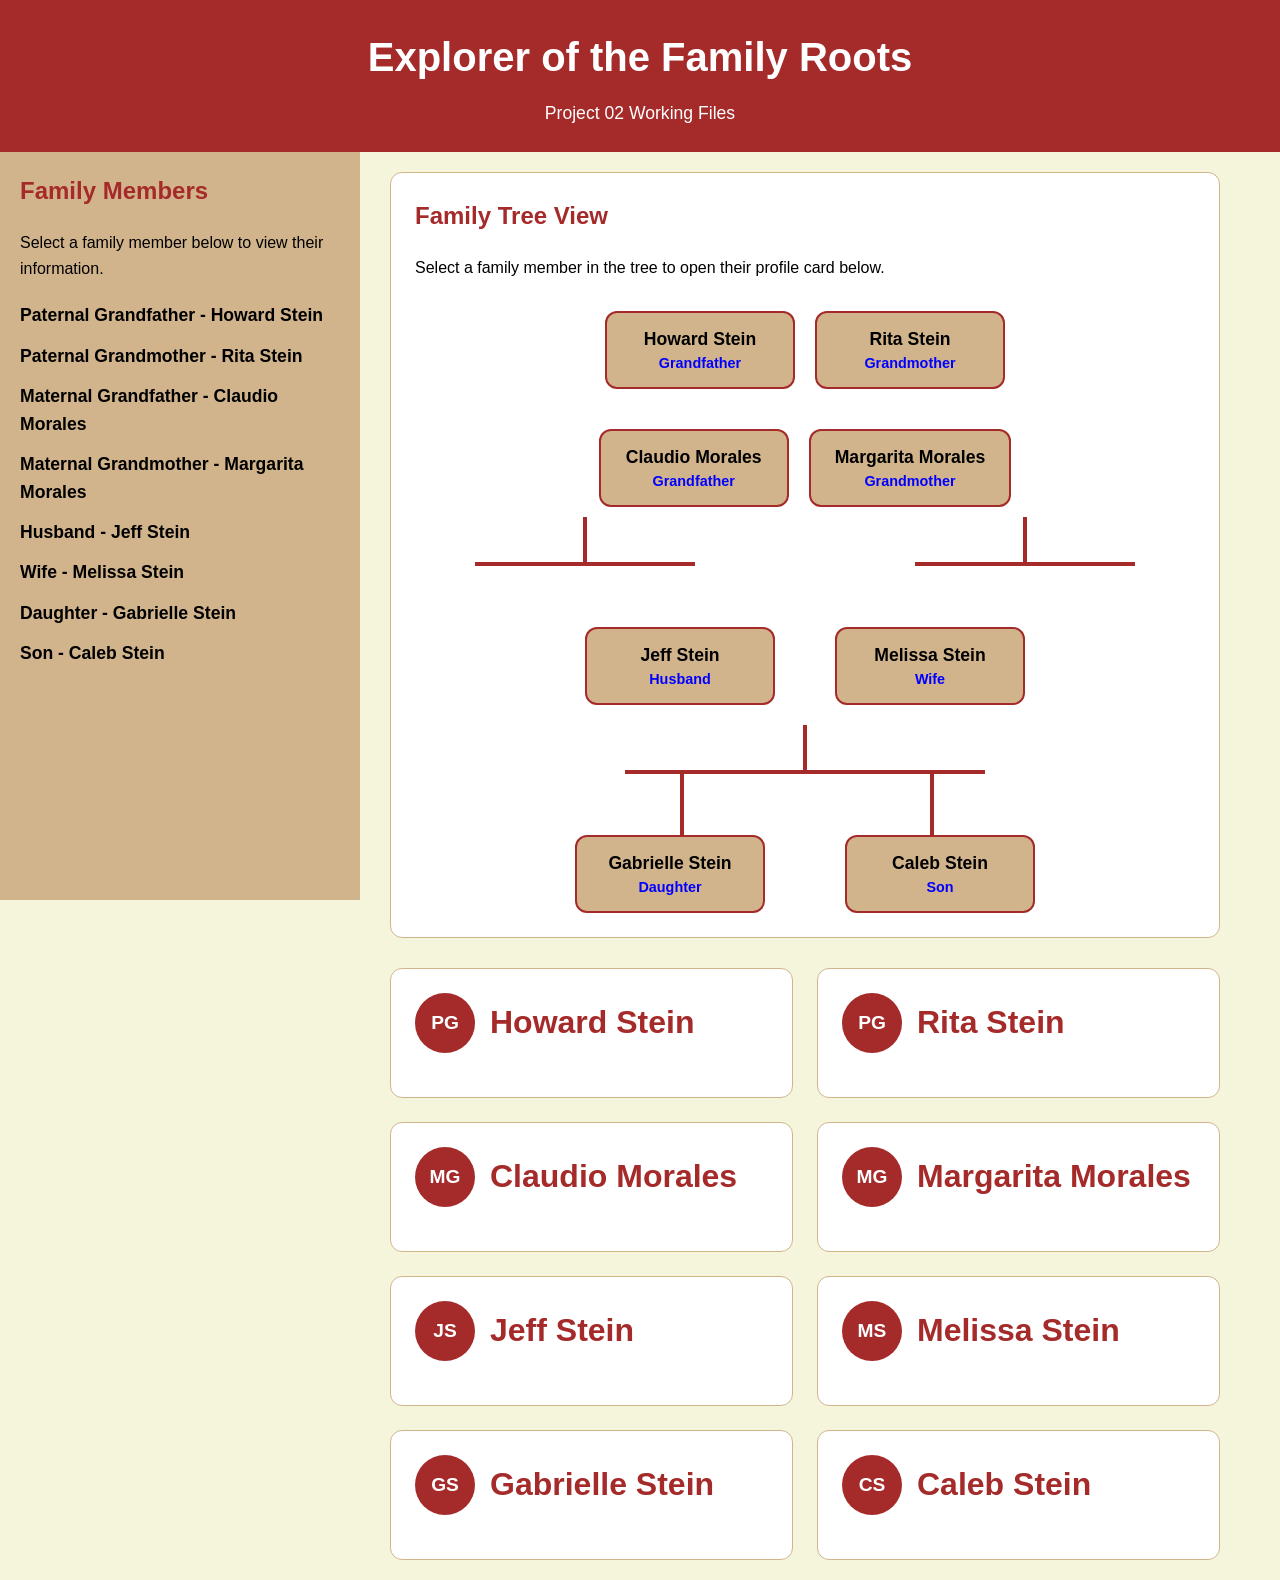
==== project-02-working-files - Copy/index.html @ 1ed62995 "Update Created a copy of project 02 working files before moving on to next major update." ====
<!DOCTYPE html>
<html lang="en">
<head>
    <meta charset="UTF-8">
    <meta name="viewport" content="width=device-width, initial-scale=1.0">
    <title>Explorer of the Family Roots</title>
    <link rel="stylesheet" href="css/styles.css">
</head>
<body>
    <header>
        <h1>Explorer of the Family Roots</h1>
        <p>Project 02 Working Files</p>
    </header>

    <main class="page-layout">
        <aside class="side-nav">
            <h2>Family Members</h2>
            <p>Select a family member below to view their information.</p>

            <nav>
                <ul>
                    <li><a href="#" data-target="paternal-grandfather">Paternal Grandfather - Howard Stein</a></li>
                    <li><a href="#" data-target="paternal-grandmother">Paternal Grandmother - Rita Stein</a></li>
                    <li><a href="#" data-target="maternal-grandfather">Maternal Grandfather - Claudio Morales</a></li>
                    <li><a href="#" data-target="maternal-grandmother">Maternal Grandmother - Margarita Morales</a></li>
                    <li><a href="#" data-target="husband">Husband - Jeff Stein</a></li>
                    <li><a href="#" data-target="wife">Wife - Melissa Stein</a></li>
                    <li><a href="#" data-target="daughter">Daughter - Gabrielle Stein</a></li>
                    <li><a href="#" data-target="son">Son - Caleb Stein</a></li>
                </ul>
            </nav>
        </aside>

        <section class="content-area">
            <section class="tree-view">
                <h2>Family Tree View</h2>
                <p>Select a family member in the tree to open their profile card below.</p>

                <div class="tree">

                    <div class="tree-generation grandparents">
                        <div class="family-branch">
                            <button class="tree-person" type="button" data-target="paternal-grandfather">
                                Howard Stein
                                <span>Grandfather</span>
                            </button>

                            <button class="tree-person" type="button" data-target="paternal-grandmother">
                                Rita Stein
                                <span>Grandmother</span>
                            </button>
                        </div>

                        <div class="family-branch">
                            <button class="tree-person" type="button" data-target="maternal-grandfather">
                                Claudio Morales
                                <span>Grandfather</span>
                            </button>

                            <button class="tree-person" type="button" data-target="maternal-grandmother">
                                Margarita Morales
                                <span>Grandmother</span>
                            </button>
                        </div>
                    </div>

                    <div class="grandparent-connectors">
                        <div class="connector-group"></div>
                        <div class="connector-group"></div>
                    </div>

                    <div class="tree-generation parents">
                        <button class="tree-person" type="button" data-target="husband">
                            Jeff Stein
                            <span>Husband</span>
                        </button>

                        <button class="tree-person" type="button" data-target="wife">
                            Melissa Stein
                            <span>Wife</span>
                        </button>
                    </div>

                    <div class="parent-connector"></div>

                    <div class="tree-generation children">
                        <button class="tree-person" type="button" data-target="daughter">
                            Gabrielle Stein
                            <span>Daughter</span>
                        </button>

                        <button class="tree-person" type="button" data-target="son">
                            Caleb Stein
                            <span>Son</span>
                        </button>
                    </div>
                </div>
            </section>

            <div class="family-grid">

                <section id="paternal-grandfather" class="profile-card collapsible-card">
                    <button class="card-toggle" type="button">
                        <div class="profile-top">
                            <div class="profile-photo">PG</div>
                            <div class="profile-heading">
                                <h3>Howard Stein</h3>
                            </div>
                        </div>
                    </button>

                    <div class="card-content">
                        <div class="profile-details">
                            <p><strong>Relationship:</strong> Paternal Grandfather</p>
                            <p><strong>Location of Birth:</strong> Chicago, Illinois</p>
                            <p><strong>Date of Birth:</strong> December 28, 1929</p>
                        </div>
                    </div>
                </section>

                <section id="paternal-grandmother" class="profile-card collapsible-card">
                    <button class="card-toggle" type="button">
                        <div class="profile-top">
                            <div class="profile-photo">PG</div>
                            <div class="profile-heading">
                                <h3>Rita Stein</h3>
                            </div>
                        </div>
                    </button>

                    <div class="card-content">
                        <div class="profile-details">
                            <p><strong>Relationship:</strong> Paternal Grandmother</p>
                            <p><strong>Location of Birth:</strong> Chicago, Illinois</p>
                            <p><strong>Date of Birth:</strong> August 6, 1931</p>
                        </div>
                    </div>
                </section>

                <section id="maternal-grandfather" class="profile-card collapsible-card">
                    <button class="card-toggle" type="button">
                        <div class="profile-top">
                            <div class="profile-photo">MG</div>
                            <div class="profile-heading">
                                <h3>Claudio Morales</h3>
                            </div>
                        </div>
                    </button>

                    <div class="card-content">
                        <div class="profile-details">
                            <p><strong>Relationship:</strong> Maternal Grandfather</p>
                            <p><strong>Location of Birth:</strong> Northern Samar, Philippines</p>
                            <p><strong>Date of Birth:</strong> June 13, 1942</p>
                        </div>
                    </div>
                </section>

                <section id="maternal-grandmother" class="profile-card collapsible-card">
                    <button class="card-toggle" type="button">
                        <div class="profile-top">
                            <div class="profile-photo">MG</div>
                            <div class="profile-heading">
                                <h3>Margarita Morales</h3>
                            </div>
                        </div>
                    </button>

                    <div class="card-content">
                        <div class="profile-details">
                            <p><strong>Relationship:</strong> Maternal Grandmother</p>
                            <p><strong>Location of Birth:</strong> Northern Samar, Philippines</p>
                            <p><strong>Date of Birth:</strong> April 12, 1949</p>
                        </div>
                    </div>
                </section>

                <section id="husband" class="profile-card collapsible-card">
                    <button class="card-toggle" type="button">
                        <div class="profile-top">
                            <div class="profile-photo">JS</div>
                            <div class="profile-heading">
                                <h3>Jeff Stein</h3>
                            </div>
                        </div>
                    </button>

                    <div class="card-content">
                        <div class="profile-details">
                            <p><strong>Relationship:</strong> Husband</p>
                            <p><strong>Location of Birth:</strong> Evanston, Illinois</p>
                            <p><strong>Date of Birth:</strong> September 14, 1971</p>
                        </div>

                        <p class="profile-link">
                            <a href="https://www.google.com/maps?q=Evanston,Illinois" target="_blank">View location on map</a>
                        </p>
                    </div>
                </section>

                <section id="wife" class="profile-card collapsible-card">
                    <button class="card-toggle" type="button">
                        <div class="profile-top">
                            <div class="profile-photo">MS</div>
                            <div class="profile-heading">
                                <h3>Melissa Stein</h3>
                            </div>
                        </div>
                    </button>

                    <div class="card-content">
                        <div class="profile-details">
                            <p><strong>Relationship:</strong> Wife</p>
                            <p><strong>Location of Birth:</strong> Manila, Philippines</p>
                            <p><strong>Date of Birth:</strong> January 13, 1982</p>
                        </div>

                        <p class="profile-link">
                            <a href="https://www.google.com/maps?q=Manila,Philippines" target="_blank">View location on map</a>
                        </p>
                    </div>
                </section>

                <section id="daughter" class="profile-card collapsible-card">
                    <button class="card-toggle" type="button">
                        <div class="profile-top">
                            <div class="profile-photo">GS</div>
                            <div class="profile-heading">
                                <h3>Gabrielle Stein</h3>
                            </div>
                        </div>
                    </button>

                    <div class="card-content">
                        <div class="profile-details">
                            <p><strong>Relationship:</strong> Daughter</p>
                            <p><strong>Location of Birth:</strong> Frisco, Texas</p>
                            <p><strong>Date of Birth:</strong> November 26, 2014</p>
                        </div>

                        <p class="profile-link">
                            <a href="https://www.google.com/maps?q=Frisco,Texas" target="_blank">View location on map</a>
                        </p>
                    </div>
                </section>

                <section id="son" class="profile-card collapsible-card">
                    <button class="card-toggle" type="button">
                        <div class="profile-top">
                            <div class="profile-photo">CS</div>
                            <div class="profile-heading">
                                <h3>Caleb Stein</h3>
                            </div>
                        </div>
                    </button>

                    <div class="card-content">
                        <div class="profile-details">
                            <p><strong>Relationship:</strong> Son</p>
                            <p><strong>Location of Birth:</strong> Frisco, Texas</p>
                            <p><strong>Date of Birth:</strong> November 26, 2018</p>
                        </div>

                        <p class="profile-link">
                            <a href="https://www.google.com/maps?q=Frisco,Texas" target="_blank">View location on map</a>
                        </p>
                    </div>
                </section>
            </div>
        </section>
    </main>

    <script>
        const cards = document.querySelectorAll(".collapsible-card");
        const navLinks = document.querySelectorAll(".side-nav nav a");
        const treeButtons = document.querySelectorAll(".tree-person");

        function closeAllCards() {
            cards.forEach(card => {
                card.classList.remove("active-card");
            });

            treeButtons.forEach(button => {
                button.classList.remove("active-tree-person");
            });
        }

        function openCard(cardId) {
            closeAllCards();

            const selectedCard = document.getElementById(cardId);
            const selectedTreeButton = document.querySelector(`.tree-person[data-target="${cardId}"]`);

            if (selectedCard) {
                selectedCard.classList.add("active-card");
                selectedCard.scrollIntoView({
                    behavior: "smooth",
                    block: "center"
                });
            }

            if (selectedTreeButton) {
                selectedTreeButton.classList.add("active-tree-person");
            }
        }

        navLinks.forEach(link => {
            link.addEventListener("click", function(event) {
                event.preventDefault();
                const targetId = this.getAttribute("data-target");
                openCard(targetId);
            });
        });

        treeButtons.forEach(button => {
            button.addEventListener("click", function() {
                const targetId = this.getAttribute("data-target");
                openCard(targetId);
            });
        });

        cards.forEach(card => {
            const toggleButton = card.querySelector(".card-toggle");

            toggleButton.addEventListener("click", function() {
                const isActive = card.classList.contains("active-card");
                closeAllCards();

                if (!isActive) {
                    card.classList.add("active-card");

                    const selectedTreeButton = document.querySelector(`.tree-person[data-target="${card.id}"]`);
                    if (selectedTreeButton) {
                        selectedTreeButton.classList.add("active-tree-person");
                    }
                }
            });
        });
    </script>
</body>
</html>
---- project-02-working-files - Copy/css/styles.css ----
/* General Page Styling */
body {
    font-family: Arial, sans-serif;
    margin: 0;
    padding: 0;
    background-color: beige;
    color: black;
    line-height: 1.6;
}

/* Header */
header {
    background-color: brown;
    color: white;
    text-align: center;
    padding: 25px 15px;
    position: fixed;
    top: 0;
    left: 0;
    width: 100%;
    box-sizing: border-box;
    z-index: 1000;
}

header h1 {
    margin: 0;
    font-size: 2.5rem;
}

header p {
    margin-top: 10px;
    margin-bottom: 0;
    font-size: 1.1rem;
}

/* Main Page Layout */
.page-layout {
    width: 100%;
    margin: 0;
    padding: 172px 40px 20px 0;
    box-sizing: border-box;
}

/* Left Sidebar */
.side-nav {
    background-color: tan;
    padding: 20px;
    box-sizing: border-box;
    position: fixed;
    top: 152px;
    left: 0;
    bottom: 0;
    width: 360px;
    overflow-y: auto;
}

.side-nav h2 {
    color: brown;
    margin-top: 0;
}

.side-nav p {
    margin-bottom: 20px;
}

/* Navigation */
nav ul {
    list-style-type: none;
    padding: 0;
    margin: 0;
}

nav li {
    margin-bottom: 12px;
    font-size: 1.1rem;
}

nav a {
    text-decoration: none;
    color: black;
    font-weight: bold;
}

nav a:hover {
    text-decoration: underline;
    color: brown;
}

/* Content Area */
.content-area {
    width: 1100px;
    margin-left: 500px;
    margin-right: auto;
}

/* Family Tree View */
.tree-view {
    background-color: white;
    border: 1px solid tan;
    border-radius: 12px;
    padding: 24px;
    margin-bottom: 30px;
}

.tree-view h2 {
    color: brown;
    margin-top: 0;
}

.tree-view p {
    margin-top: 0;
    margin-bottom: 20px;
}

/* Tree Container */
.tree {
    text-align: center;
    padding-top: 10px;
}

/* Tree Generations */
.tree-generation {
    display: flex;
    justify-content: center;
    align-items: center;
}

/* Grandparents */
.grandparents {
    gap: 80px;
    flex-wrap: wrap;
}

/* Grandparent Couples */
.family-branch {
    display: flex;
    gap: 20px;
    position: relative;
}

/* Parents */
.parents {
    gap: 60px;
    margin-top: 20px;
    margin-bottom: 20px;
}

/* Children */
.children {
    gap: 80px;
    margin-top: 20px;
}

/* Tree Person Buttons */
.tree-person {
    background-color: tan;
    color: black;
    border: 2px solid brown;
    border-radius: 12px;
    padding: 16px 24px;
    min-width: 190px;
    font-size: 1.1rem;
    font-weight: bold;
    cursor: pointer;
}

.tree-person span {
    display: block;
    color: blue;
    font-size: 0.9rem;
    margin-top: 5px;
}

.tree-person:hover {
    background-color: lightyellow;
}

/* Active Tree Person */
.active-tree-person {
    background-color: lightyellow;
    border: 3px solid blue;
}

/* Grandparent connector area */
.grandparent-connectors {
    display: flex;
    justify-content: center;
    gap: 330px;
    height: 90px;
    margin-top: 10px;
}

.connector-group {
    position: relative;
    width: 260px;
    height: 90px;
}

.connector-group::before {
    content: "";
    position: absolute;
    top: 0;
    left: 50%;
    width: 4px;
    height: 45px;
    background-color: brown;
    transform: translateX(-50%);
}

.connector-group::after {
    content: "";
    position: absolute;
    top: 45px;
    left: 50%;
    width: 220px;
    height: 4px;
    background-color: brown;
    transform: translateX(-50%);
}

/* Connector from parents to children */
.parent-connector {
    position: relative;
    height: 90px;
    width: 420px;
    margin: 0 auto;
}

.parent-connector::before {
    content: "";
    position: absolute;
    top: 0;
    left: 50%;
    width: 4px;
    height: 45px;
    background-color: brown;
    transform: translateX(-50%);
}

.parent-connector::after {
    content: "";
    position: absolute;
    top: 45px;
    left: 50%;
    width: 360px;
    height: 4px;
    background-color: brown;
    transform: translateX(-50%);
}

/* Lines from connector down to children */
.children {
    position: relative;
}

.children::before,
.children::after {
    content: "";
    position: absolute;
    top: -65px;
    width: 4px;
    height: 65px;
    background-color: brown;
}

.children::before {
    left: calc(50% - 125px);
}

.children::after {
    left: calc(50% + 125px);
}

/* Grid Layout */
.family-grid {
    display: grid;
    grid-template-columns: repeat(2, 1fr);
    gap: 24px;
    align-items: start;
}

/* Profile Card */
.profile-card {
    background-color: white;
    border: 1px solid tan;
    border-radius: 12px;
    padding: 24px;
    transition: 0.3s;
    align-self: start;
    overflow: hidden;
}

/* Active card */
.active-card {
    border: 3px solid blue;
    background-color: lightyellow;
}

/* Full clickable header button */
.card-toggle {
    display: block;
    width: 100%;
    background: none;
    border: none;
    padding: 0;
    margin: 0;
    text-align: left;
    cursor: pointer;
}

/* Top section */
.profile-top {
    display: flex;
    align-items: center;
    margin-bottom: 20px;
}

/* Circle initials */
.profile-photo {
    width: 60px;
    height: 60px;
    background-color: brown;
    color: white;
    border-radius: 50%;
    display: flex;
    align-items: center;
    justify-content: center;
    font-weight: bold;
    margin-right: 15px;
    font-size: 1.2rem;
}

/* Name */
.profile-heading h3 {
    margin: 0;
    color: brown;
    font-size: 2rem;
}

/* Content hidden by default */
.card-content {
    display: none;
}

/* Show content when active */
.active-card .card-content {
    display: block;
}

/* Details */
.profile-details {
    margin-top: 10px;
}

.profile-details p {
    margin: 8px 0;
    font-size: 1.3rem;
}

/* Links */
.profile-link {
    margin-top: 15px;
}

.profile-link a {
    color: blue;
}

.profile-link a:hover {
    color: brown;
}

a {
    color: blue;
}

a:hover {
    color: brown;
}

/* Tablet */
@media (max-width: 1400px) {
    .content-area {
        width: auto;
        margin-left: 390px;
        margin-right: 20px;
    }

    .grandparents {
        gap: 40px;
    }

    .grandparent-connectors {
        gap: 180px;
    }
}

/* Mobile */
@media (max-width: 900px) {
    header {
        position: static;
        width: auto;
    }

    .side-nav {
        position: static;
        width: auto;
        top: auto;
        bottom: auto;
        margin-bottom: 20px;
    }

    .content-area {
        width: auto;
        margin-left: 0;
        margin-right: 0;
    }

    .page-layout {
        padding: 20px;
    }

    .tree-generation,
    .grandparents,
    .parents,
    .children,
    .family-branch {
        flex-direction: column;
        align-items: center;
        gap: 16px;
    }

    .grandparent-connectors,
    .parent-connector {
        height: 40px;
        width: 4px;
        gap: 0;
    }

    .connector-group,
    .connector-group::after,
    .parent-connector::after,
    .children::before,
    .children::after {
        display: none;
    }

    .parent-connector::before {
        height: 40px;
    }

    .family-grid {
        grid-template-columns: 1fr;
    }
}
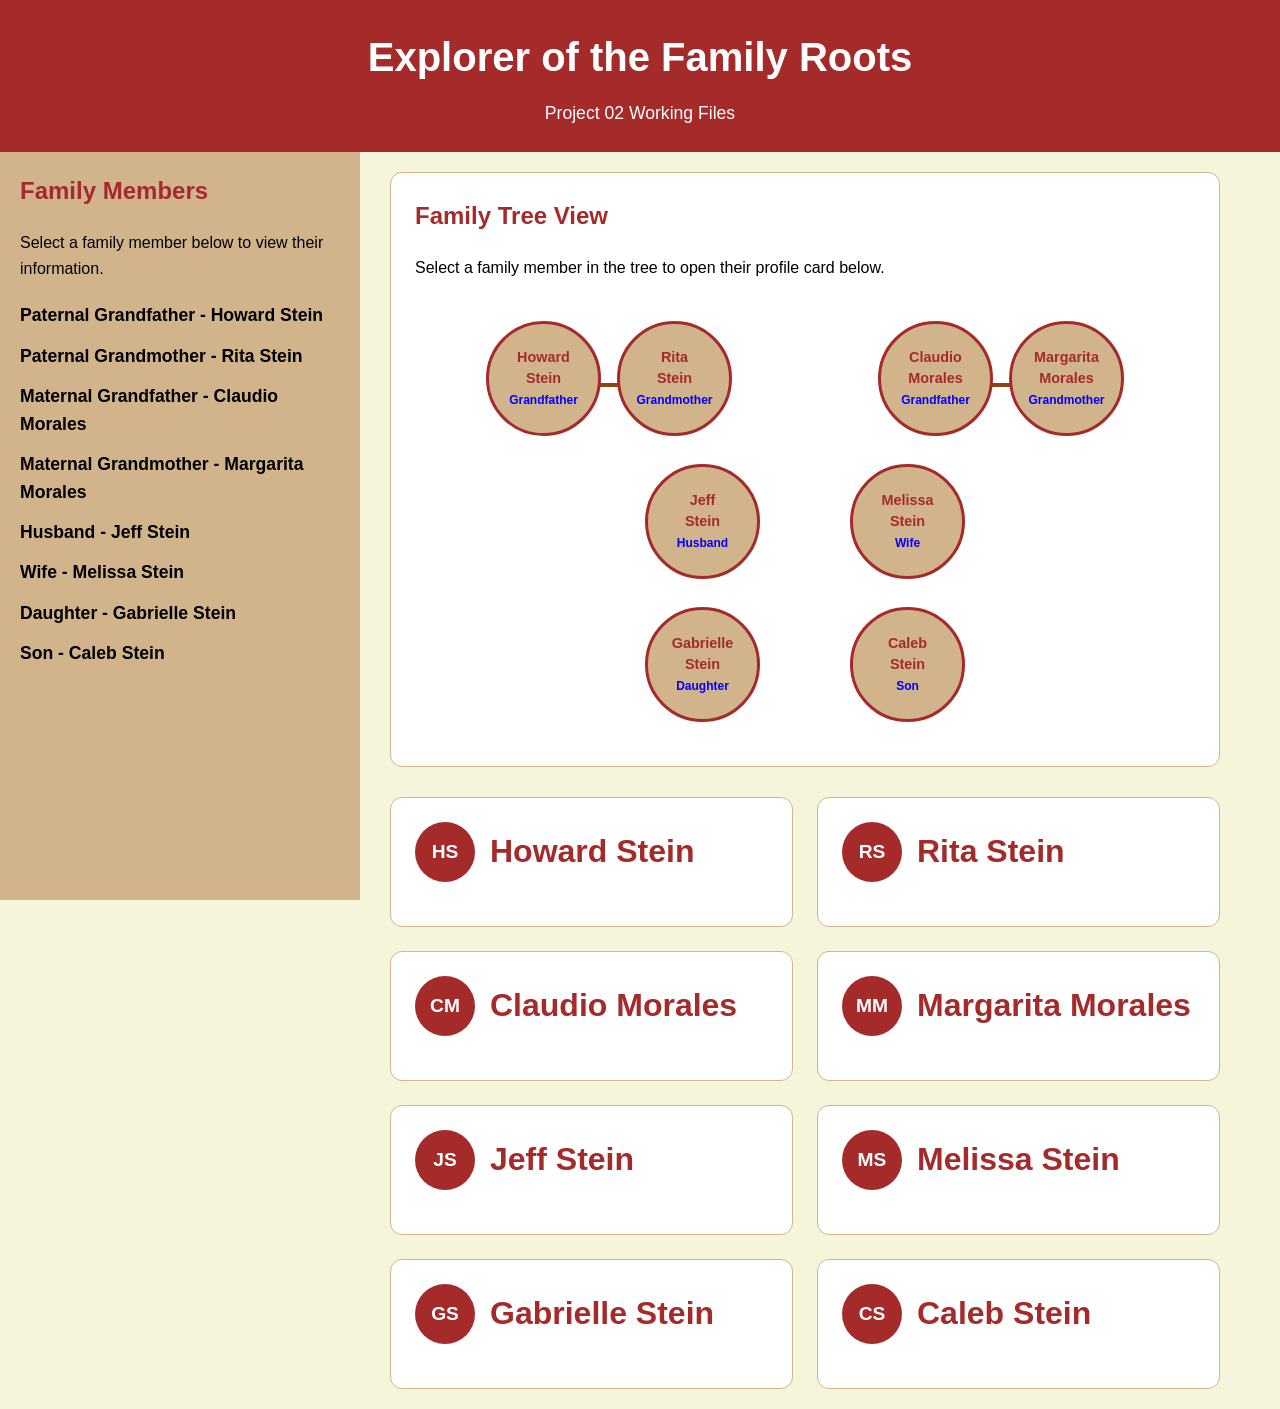
==== commit ccb36afd: "Folder updates Remove copy of week 6 folder. copy and paste working files from project 2 into copy f" ====
--- a/project-02-working-files - Copy/index.html
+++ b/project-02-working-files - Copy/index.html
@@ -36,64 +36,75 @@
                 <h2>Family Tree View</h2>
                 <p>Select a family member in the tree to open their profile card below.</p>
 
-                <div class="tree">
-
-                    <div class="tree-generation grandparents">
-                        <div class="family-branch">
-                            <button class="tree-person" type="button" data-target="paternal-grandfather">
-                                Howard Stein
-                                <span>Grandfather</span>
+                <div class="tree final-tree">
+
+                    <div class="tree-generation grandparent-generation">
+                        <div class="tree-couple">
+                            <button class="tree-person tree-circle" type="button" data-target="paternal-grandfather">
+                                <span class="first-name">Howard</span>
+                                <span class="last-name">Stein</span>
+                                <small>Grandfather</small>
                             </button>
 
-                            <button class="tree-person" type="button" data-target="paternal-grandmother">
-                                Rita Stein
-                                <span>Grandmother</span>
+                            <button class="tree-person tree-circle" type="button" data-target="paternal-grandmother">
+                                <span class="first-name">Rita</span>
+                                <span class="last-name">Stein</span>
+                                <small>Grandmother</small>
                             </button>
                         </div>
 
-                        <div class="family-branch">
-                            <button class="tree-person" type="button" data-target="maternal-grandfather">
-                                Claudio Morales
-                                <span>Grandfather</span>
+                        <div class="tree-couple">
+                            <button class="tree-person tree-circle" type="button" data-target="maternal-grandfather">
+                                <span class="first-name">Claudio</span>
+                                <span class="last-name">Morales</span>
+                                <small>Grandfather</small>
                             </button>
 
-                            <button class="tree-person" type="button" data-target="maternal-grandmother">
-                                Margarita Morales
-                                <span>Grandmother</span>
+                            <button class="tree-person tree-circle" type="button" data-target="maternal-grandmother">
+                                <span class="first-name">Margarita</span>
+                                <span class="last-name">Morales</span>
+                                <small>Grandmother</small>
                             </button>
                         </div>
                     </div>
 
-                    <div class="grandparent-connectors">
-                        <div class="connector-group"></div>
-                        <div class="connector-group"></div>
-                    </div>
-
-                    <div class="tree-generation parents">
-                        <button class="tree-person" type="button" data-target="husband">
-                            Jeff Stein
-                            <span>Husband</span>
+                    <div class="connector-row grandparents-to-parents">
+                        <span></span>
+                        <span></span>
+                    </div>
+
+                    <div class="tree-generation parent-generation">
+                        <button class="tree-person tree-circle" type="button" data-target="husband">
+                            <span class="first-name">Jeff</span>
+                            <span class="last-name">Stein</span>
+                            <small>Husband</small>
                         </button>
 
-                        <button class="tree-person" type="button" data-target="wife">
-                            Melissa Stein
-                            <span>Wife</span>
+                        <button class="tree-person tree-circle" type="button" data-target="wife">
+                            <span class="first-name">Melissa</span>
+                            <span class="last-name">Stein</span>
+                            <small>Wife</small>
                         </button>
                     </div>
 
-                    <div class="parent-connector"></div>
-
-                    <div class="tree-generation children">
-                        <button class="tree-person" type="button" data-target="daughter">
-                            Gabrielle Stein
-                            <span>Daughter</span>
+                    <div class="connector-row parents-to-children">
+                        <span></span>
+                    </div>
+
+                    <div class="tree-generation child-generation">
+                        <button class="tree-person tree-circle" type="button" data-target="daughter">
+                            <span class="first-name">Gabrielle</span>
+                            <span class="last-name">Stein</span>
+                            <small>Daughter</small>
                         </button>
 
-                        <button class="tree-person" type="button" data-target="son">
-                            Caleb Stein
-                            <span>Son</span>
+                        <button class="tree-person tree-circle" type="button" data-target="son">
+                            <span class="first-name">Caleb</span>
+                            <span class="last-name">Stein</span>
+                            <small>Son</small>
                         </button>
                     </div>
+
                 </div>
             </section>
 
@@ -102,7 +113,7 @@
                 <section id="paternal-grandfather" class="profile-card collapsible-card">
                     <button class="card-toggle" type="button">
                         <div class="profile-top">
-                            <div class="profile-photo">PG</div>
+                            <div class="profile-photo">HS</div>
                             <div class="profile-heading">
                                 <h3>Howard Stein</h3>
                             </div>
@@ -112,16 +123,24 @@
                     <div class="card-content">
                         <div class="profile-details">
                             <p><strong>Relationship:</strong> Paternal Grandfather</p>
-                            <p><strong>Location of Birth:</strong> Chicago, Illinois</p>
-                            <p><strong>Date of Birth:</strong> December 28, 1929</p>
-                        </div>
+                            <p><strong>b.</strong> December 28, 1929 - Chicago, Illinois</p>
+                            <p><strong>m.</strong> To be added</p>
+                            <p><strong>d.</strong> September 29, 2006</p>
+                        </div>
+
+                        <p class="profile-link">
+                            <a href="https://www.google.com/maps?q=Chicago,Illinois" target="_blank">Explore birth location on map</a>
+                        </p>
+                        <p>
+                            <a href="http://westlawncemetery.org/" target="_blank"> WestLawn Cemetery Burial Plot C-2-12-11</a>
+                        </p>
                     </div>
                 </section>
 
                 <section id="paternal-grandmother" class="profile-card collapsible-card">
                     <button class="card-toggle" type="button">
                         <div class="profile-top">
-                            <div class="profile-photo">PG</div>
+                            <div class="profile-photo">RS</div>
                             <div class="profile-heading">
                                 <h3>Rita Stein</h3>
                             </div>
@@ -131,16 +150,24 @@
                     <div class="card-content">
                         <div class="profile-details">
                             <p><strong>Relationship:</strong> Paternal Grandmother</p>
-                            <p><strong>Location of Birth:</strong> Chicago, Illinois</p>
-                            <p><strong>Date of Birth:</strong> August 6, 1931</p>
-                        </div>
+                            <p><strong>b.</strong> August 6, 1931 - Chicago, Illinois</p>
+                            <p><strong>m.</strong> To be added</p>
+                            <p><strong>d.</strong> March 25, 1999</p>
+                        </div>
+
+                        <p class="profile-link">
+                            <a href="https://www.google.com/maps?q=Chicago,Illinois" target="_blank">Explore birth location on map</a>
+                        </p>
+                        <p class="profile-link">
+                           <a href="http://westlawncemetery.org/" target="_blank">Westlawn Cemetery Burial Plot C-7-12-8</a>
+                        </p>
                     </div>
                 </section>
 
                 <section id="maternal-grandfather" class="profile-card collapsible-card">
                     <button class="card-toggle" type="button">
                         <div class="profile-top">
-                            <div class="profile-photo">MG</div>
+                            <div class="profile-photo">CM</div>
                             <div class="profile-heading">
                                 <h3>Claudio Morales</h3>
                             </div>
@@ -150,16 +177,24 @@
                     <div class="card-content">
                         <div class="profile-details">
                             <p><strong>Relationship:</strong> Maternal Grandfather</p>
-                            <p><strong>Location of Birth:</strong> Northern Samar, Philippines</p>
-                            <p><strong>Date of Birth:</strong> June 13, 1942</p>
-                        </div>
+                            <p><strong>b.</strong> June 13, 1942 - Northern Samar, Philippines</p>
+                            <p><strong>m.</strong> March 15, 1969</p>
+                            <p><strong>d.</strong> January 19, 2026</p>
+                        </div>
+
+                        <p class="profile-link">
+                            <a href="https://www.google.com/maps?q=Northern Samar,Philippines" target="_blank">Explore birth location on map</a>
+                        </p>
+                        <p>
+                            <a href="https://maps.app.goo.gl/fHLdf62FKDXrBxEv7" target="_blank">Laoang Cemetery </a>
+                        </p>  
                     </div>
                 </section>
 
                 <section id="maternal-grandmother" class="profile-card collapsible-card">
                     <button class="card-toggle" type="button">
                         <div class="profile-top">
-                            <div class="profile-photo">MG</div>
+                            <div class="profile-photo">MM</div>
                             <div class="profile-heading">
                                 <h3>Margarita Morales</h3>
                             </div>
@@ -169,9 +204,14 @@
                     <div class="card-content">
                         <div class="profile-details">
                             <p><strong>Relationship:</strong> Maternal Grandmother</p>
-                            <p><strong>Location of Birth:</strong> Northern Samar, Philippines</p>
-                            <p><strong>Date of Birth:</strong> April 12, 1949</p>
-                        </div>
+                            <p><strong>b.</strong> April 12, 1949 - Northern Samar, Philippines</p>
+                            <p><strong>m.</strong> March 15, 1969</p>
+                            <p><strong>d.</strong> --</p>
+                        </div>
+                            
+                        <p class="profile-link">
+                            <a href="https://www.google.com/maps?q=Northern Samar,Philippines" target="_blank">Explore birth location on map</a>
+                        </p>
                     </div>
                 </section>
 
@@ -188,12 +228,13 @@
                     <div class="card-content">
                         <div class="profile-details">
                             <p><strong>Relationship:</strong> Husband</p>
-                            <p><strong>Location of Birth:</strong> Evanston, Illinois</p>
-                            <p><strong>Date of Birth:</strong> September 14, 1971</p>
-                        </div>
-
-                        <p class="profile-link">
-                            <a href="https://www.google.com/maps?q=Evanston,Illinois" target="_blank">View location on map</a>
+                            <p><strong>b.</strong> September 14, 1971 - Evanston, Illinois</p>
+                            <p><strong>m.</strong> August 1, 2013</p>
+                            <p><strong>d.</strong> --</p>
+                        </div>
+
+                        <p class="profile-link">
+                            <a href="https://www.google.com/maps?q=Evanston,Illinois" target="_blank">Explore birth location on map</a>
                         </p>
                     </div>
                 </section>
@@ -211,12 +252,13 @@
                     <div class="card-content">
                         <div class="profile-details">
                             <p><strong>Relationship:</strong> Wife</p>
-                            <p><strong>Location of Birth:</strong> Manila, Philippines</p>
-                            <p><strong>Date of Birth:</strong> January 13, 1982</p>
-                        </div>
-
-                        <p class="profile-link">
-                            <a href="https://www.google.com/maps?q=Manila,Philippines" target="_blank">View location on map</a>
+                            <p><strong>b.</strong> January 13, 1982 - Manila, Philippines</p>
+                            <p><strong>m.</strong> August 1, 2013</p>
+                            <p><strong>d.</strong> --</p>
+                        </div>
+
+                        <p class="profile-link">
+                            <a href="https://www.google.com/maps?q=Manila,Philippines" target="_blank">Explore birth location on map</a>
                         </p>
                     </div>
                 </section>
@@ -234,12 +276,13 @@
                     <div class="card-content">
                         <div class="profile-details">
                             <p><strong>Relationship:</strong> Daughter</p>
-                            <p><strong>Location of Birth:</strong> Frisco, Texas</p>
-                            <p><strong>Date of Birth:</strong> November 26, 2014</p>
-                        </div>
-
-                        <p class="profile-link">
-                            <a href="https://www.google.com/maps?q=Frisco,Texas" target="_blank">View location on map</a>
+                            <p><strong>b.</strong> November 26, 2014 - Frisco, Texas</p>
+                            <p><strong>m.</strong> --</p>
+                            <p><strong>d.</strong> --</p>
+                        </div>
+
+                        <p class="profile-link">
+                            <a href="https://www.google.com/maps?q=Frisco,Texas" target="_blank">Explore birth location on map</a>
                         </p>
                     </div>
                 </section>
@@ -257,12 +300,13 @@
                     <div class="card-content">
                         <div class="profile-details">
                             <p><strong>Relationship:</strong> Son</p>
-                            <p><strong>Location of Birth:</strong> Frisco, Texas</p>
-                            <p><strong>Date of Birth:</strong> November 26, 2018</p>
-                        </div>
-
-                        <p class="profile-link">
-                            <a href="https://www.google.com/maps?q=Frisco,Texas" target="_blank">View location on map</a>
+                            <p><strong>b.</strong> November 26, 2018 - Frisco, Texas</p>
+                            <p><strong>m.</strong> --</p>
+                            <p><strong>d.</strong> --</p>
+                        </div>
+                        
+                        <p class="profile-link">
+                            <a href="https://www.google.com/maps?q=Frisco,Texas" target="_blank">Explore birth location on map</a>
                         </p>
                     </div>
                 </section>
--- a/project-02-working-files - Copy/css/styles.css
+++ b/project-02-working-files - Copy/css/styles.css
@@ -100,6 +100,12 @@
     border-radius: 12px;
     padding: 24px;
     margin-bottom: 30px;
+
+/* Background tree image */
+    background-image: url('../images/tree-bg.png');
+    background-repeat: no-repeat;
+    background-position: center bottom;
+    background-size: 85%;
 }
 
 .tree-view h2 {
@@ -112,163 +118,193 @@
     margin-bottom: 20px;
 }
 
-/* Tree Container */
-.tree {
+/* Final Tree Layout */
+.final-tree {
     text-align: center;
-    padding-top: 10px;
-}
-
-/* Tree Generations */
+    padding: 20px 10px;
+}
+
+/* Each generation row */
 .tree-generation {
     display: flex;
     justify-content: center;
     align-items: center;
 }
 
-/* Grandparents */
-.grandparents {
+/* Grandparents row */
+.grandparent-generation {
+    display: grid;
+    grid-template-columns: 1fr 1fr;
     gap: 80px;
-    flex-wrap: wrap;
-}
-
-/* Grandparent Couples */
-.family-branch {
+}
+
+/* Grandparent couples */
+.tree-couple {
     display: flex;
-    gap: 20px;
+    justify-content: center;
+    gap: 24px;
     position: relative;
 }
 
-/* Parents */
-.parents {
-    gap: 60px;
-    margin-top: 20px;
-    margin-bottom: 20px;
-}
-
-/* Children */
-.children {
-    gap: 80px;
-    margin-top: 20px;
-}
-
-/* Tree Person Buttons */
-.tree-person {
+/* Small line between each couple */
+.tree-couple::before {
+    content: "";
+    position: absolute;
+    top: 62px;
+    left: 25%;
+    right: 25%;
+    height: 4px;
+    background-color: saddlebrown;
+    z-index: 0;
+}
+
+/* Parents row */
+.parent-generation {
+    gap: 180px;
+}
+
+/* Children row */
+.child-generation {
+    gap: 120px;
+}
+
+/* Circle person nodes */
+.tree-circle {
+    width: 125px;
+    height: 125px;
+    border-radius: 50%;
     background-color: tan;
+    border: 3px solid brown;
     color: black;
-    border: 2px solid brown;
-    border-radius: 12px;
-    padding: 16px 24px;
-    min-width: 190px;
-    font-size: 1.1rem;
     font-weight: bold;
     cursor: pointer;
-}
-
-.tree-person span {
+    position: relative;
+    z-index: 2;
+    display: flex;
+    flex-direction: column;
+    justify-content: center;
+    align-items: center;
+    gap: 6px;
+    padding: 10px;
+}
+
+/* Name formatting */
+.tree-circle span {
     display: block;
+    line-height: 1.1;
+}
+
+/* First name */
+.tree-circle .first-name {
+    font-size: 0.9rem;
+    font-weight: bold;
+    color: brown;
+}
+
+/* Last name */
+.tree-circle .last-name {
+    font-size: 0.9rem;
+    font-weight: bold;
+    color: brown;
+}
+
+/* Role */
+.tree-circle small {
+    font-size: 0.75rem;
     color: blue;
-    font-size: 0.9rem;
-    margin-top: 5px;
-}
-
-.tree-person:hover {
+}
+
+/* Hover */
+.tree-circle:hover {
     background-color: lightyellow;
 }
 
 /* Active Tree Person */
 .active-tree-person {
     background-color: lightyellow;
-    border: 3px solid blue;
-}
-
-/* Grandparent connector area */
-.grandparent-connectors {
-    display: flex;
-    justify-content: center;
-    gap: 330px;
-    height: 90px;
-    margin-top: 10px;
-}
-
-.connector-group {
+    border: 4px solid blue;
+}
+
+/* Connector rows */
+.connector-row {
     position: relative;
-    width: 260px;
-    height: 90px;
-}
-
-.connector-group::before {
+    height: 80px;
+    margin: 0 auto;
+}
+
+/* Grandparents to parents connector */
+.grandparents-to-parents {
+    width: 740px;
+}
+
+.grandparents-to-parents::before {
+    content: "";
+    position: absolute;
+    top: 38px;
+    left: 25%;
+    right: 25%;
+    height: 4px;
+    background-color: saddlebrown;
+}
+
+.grandparents-to-parents span {
+    position: absolute;
+    top: 0;
+    width: 4px;
+    height: 80px;
+    background-color: saddlebrown;
+}
+
+.grandparents-to-parents span:first-child {
+    left: 25%;
+}
+
+.grandparents-to-parents span:last-child {
+    right: 25%;
+}
+
+/* Parents to children connector */
+.parents-to-children {
+    width: 500px;
+}
+
+.parents-to-children::before {
+    content: "";
+    position: absolute;
+    top: 38px;
+    left: 15%;
+    right: 15%;
+    height: 4px;
+    background-color: saddlebrown;
+}
+
+.parents-to-children::after {
     content: "";
     position: absolute;
     top: 0;
     left: 50%;
     width: 4px;
-    height: 45px;
-    background-color: brown;
+    height: 80px;
+    background-color: saddlebrown;
     transform: translateX(-50%);
 }
 
-.connector-group::after {
+.parents-to-children span::before,
+.parents-to-children span::after {
     content: "";
     position: absolute;
-    top: 45px;
-    left: 50%;
-    width: 220px;
-    height: 4px;
-    background-color: brown;
-    transform: translateX(-50%);
-}
-
-/* Connector from parents to children */
-.parent-connector {
-    position: relative;
-    height: 90px;
-    width: 420px;
-    margin: 0 auto;
-}
-
-.parent-connector::before {
-    content: "";
-    position: absolute;
-    top: 0;
-    left: 50%;
+    top: 38px;
     width: 4px;
-    height: 45px;
-    background-color: brown;
-    transform: translateX(-50%);
-}
-
-.parent-connector::after {
-    content: "";
-    position: absolute;
-    top: 45px;
-    left: 50%;
-    width: 360px;
-    height: 4px;
-    background-color: brown;
-    transform: translateX(-50%);
-}
-
-/* Lines from connector down to children */
-.children {
-    position: relative;
-}
-
-.children::before,
-.children::after {
-    content: "";
-    position: absolute;
-    top: -65px;
-    width: 4px;
-    height: 65px;
-    background-color: brown;
-}
-
-.children::before {
-    left: calc(50% - 125px);
-}
-
-.children::after {
-    left: calc(50% + 125px);
+    height: 42px;
+    background-color: saddlebrown;
+}
+
+.parents-to-children span::before {
+    left: 15%;
+}
+
+.parents-to-children span::after {
+    right: 15%;
 }
 
 /* Grid Layout */
@@ -378,6 +414,14 @@
     color: brown;
 }
 
+ .tree-circle {
+        transition: transform 0.2s ease;
+    }
+
+.tree-circle:hover {
+        transform: scale(1.05);
+    }
+
 /* Tablet */
 @media (max-width: 1400px) {
     .content-area {
@@ -386,12 +430,50 @@
         margin-right: 20px;
     }
 
-    .grandparents {
-        gap: 40px;
-    }
-
-    .grandparent-connectors {
-        gap: 180px;
+    .tree-view {
+        background-image: none;
+    }
+
+    .grandparent-generation {
+        display: grid;
+        grid-template-columns: 1fr 1fr;
+        gap: 24px;
+    }
+
+    .tree-couple {
+        display: flex;
+        justify-content: center;
+        gap: 16px;
+    }
+
+    .parent-generation {
+        display: flex;
+        justify-content: center;
+        gap: 90px;
+        margin-top: 28px;
+        margin-bottom: 28px;
+    }
+
+    .child-generation {
+        display: flex;
+        justify-content: center;
+        gap: 90px;
+        margin-top: 28px;
+    }
+
+    .connector-row,
+    .grandparents-to-parents::before,
+    .parents-to-children::before,
+    .parents-to-children::after,
+    .grandparents-to-parents span,
+    .parents-to-children span::before,
+    .parents-to-children span::after {
+        display: none;
+    }
+
+    .tree-circle {
+        width: 115px;
+        height: 115px;
     }
 }
 
@@ -405,51 +487,71 @@
     .side-nav {
         position: static;
         width: auto;
-        top: auto;
-        bottom: auto;
         margin-bottom: 20px;
     }
 
     .content-area {
         width: auto;
         margin-left: 0;
-        margin-right: 0;
     }
 
     .page-layout {
         padding: 20px;
     }
 
-    .tree-generation,
-    .grandparents,
-    .parents,
-    .children,
-    .family-branch {
+    .tree-view {
+         background-image: none;
+    }
+
+    .grandparent-generation {
+        display: flex;
         flex-direction: column;
         align-items: center;
-        gap: 16px;
-    }
-
-    .grandparent-connectors,
-    .parent-connector {
-        height: 40px;
-        width: 4px;
-        gap: 0;
-    }
-
-    .connector-group,
-    .connector-group::after,
-    .parent-connector::after,
-    .children::before,
-    .children::after {
+        gap: 24px;
+    }
+
+    .tree-couple {
+        display: flex;
+        justify-content: center;
+        gap: 20px;
+    }
+
+    .parent-generation {
+        display: flex;
+        flex-direction: column;
+        align-items: center;
+        gap: 28px;
+        margin-top: 28px;
+        margin-bottom: 28px;
+    }
+
+    .child-generation {
+        display: flex;
+        flex-direction: column;
+        align-items: center;
+        gap: 28px;
+        margin-top: 28px;
+    }
+
+    .tree-couple::before,
+    .connector-row,
+    .grandparents-to-parents::before,
+    .parents-to-children::before,
+    .parents-to-children::after,
+    .grandparents-to-parents span,
+    .parents-to-children span::before,
+    .parents-to-children span::after {
         display: none;
     }
 
-    .parent-connector::before {
-        height: 40px;
+    .tree-circle {
+        width: 120px;
+        height: 120px;
     }
 
     .family-grid {
         grid-template-columns: 1fr;
     }
+
+   
 }
